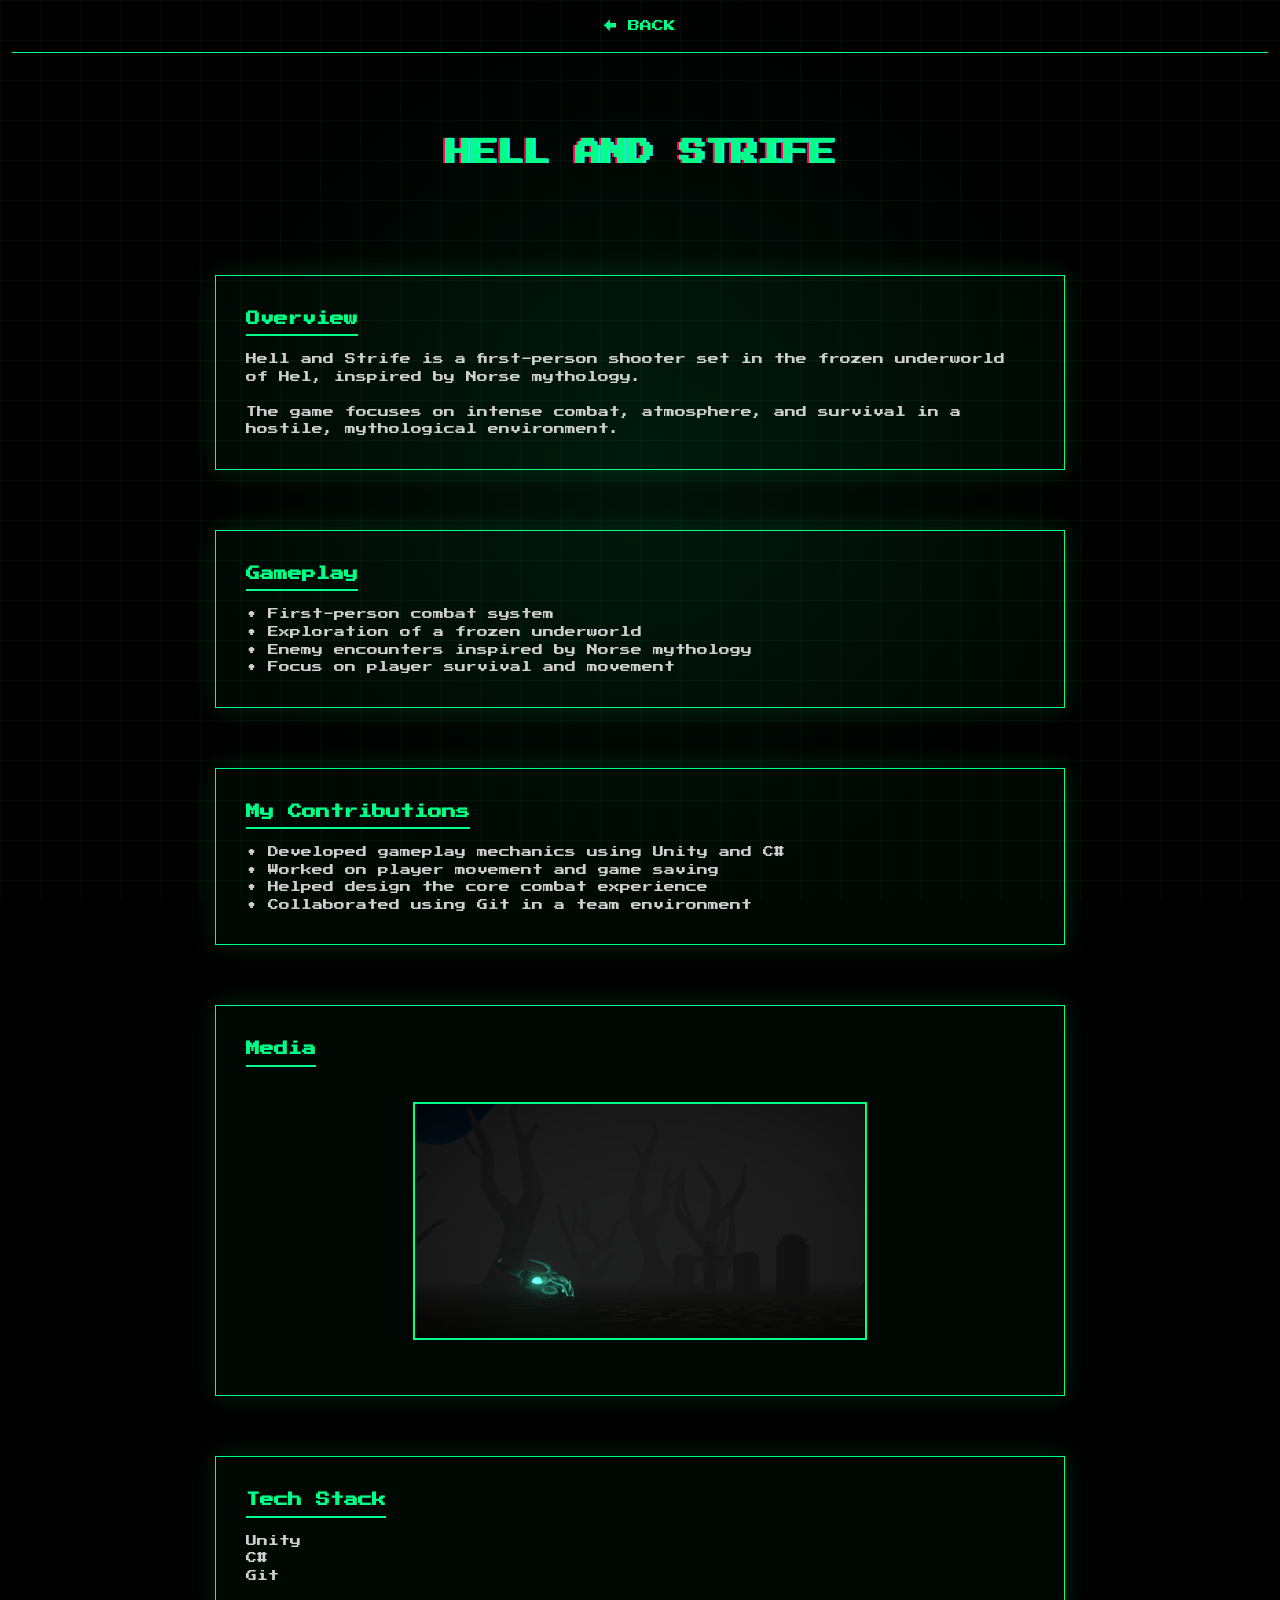
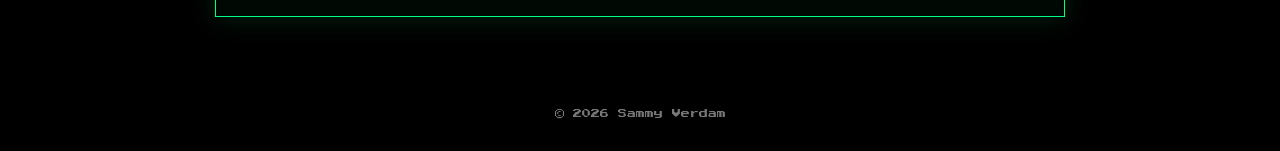
==== hell-and-strife.html @ 34312d05 "DetailedPagesProjects" ====
<!DOCTYPE html>
<html lang="en">
<head>
  <meta charset="UTF-8">
  <meta name="viewport" content="width=device-width, initial-scale=1">
  <title>Hell and Strife | Sammy Verdam</title>
  <link rel="stylesheet" href="style.css">
</head>

<body>

<nav>
  <button onclick="window.location.href='index.html'">← BACK</button>
</nav>

<header>
  <h1 class="glitch" data-text="HELL AND STRIFE">HELL AND STRIFE</h1>
</header>

<main>

  <section>
    <h2>Overview</h2>
    <p>
      Hell and Strife is a first-person shooter set in the frozen underworld of Hel,
      inspired by Norse mythology.
      <br><br>
      The game focuses on intense combat, atmosphere, and survival in a hostile,
      mythological environment.
    </p>
  </section>

  <section>
    <h2>Gameplay</h2>
    <p>
      • First-person combat system<br>
      • Exploration of a frozen underworld<br>
      • Enemy encounters inspired by Norse mythology<br>
      • Focus on player survival and movement
    </p>
  </section>

  <section>
    <h2>My Contributions</h2>
    <p>
      • Developed gameplay mechanics using Unity and C#<br>
      • Worked on player movement and game saving<br>
      • Helped design the core combat experience<br>
      • Collaborated using Git in a team environment
    </p>
  </section>

  <section>
    <h2>Media</h2>
    <div class="gif-container">
      <img src="Schermafbeelding 2026-03-04 111656.png" alt="Hell and Strife gameplay">
    </div>
  </section>

  <section>
    <h2>Tech Stack</h2>
    <p>
      Unity<br>
      C#<br>
      Git
    </p>
  </section>

</main>

<footer>© 2026 Sammy Verdam</footer>

</body>
</html>
---- style.css ----
@import url('https://fonts.googleapis.com/css2?family=Press+Start+2P&display=swap');

    :root {
      --green: #00ff88;
      --bg: #000;
      --glitch1: #ff0066;
      --glitch2: #00fff0;
    }

    * {
      box-sizing: border-box;
      margin: 0;
      padding: 0;
    }

    body {
      background: var(--bg);
      color: var(--green);
      font-family: 'Press Start 2P', monospace;
      line-height: 1.6;
      padding: 0 12px;
      overflow-x: hidden;
    }

    /* Animated Retro Grid Background */
body::after {
  content: "";
  position: fixed;
  inset: 0;
  z-index: -1;
  pointer-events: none;
  background:
    radial-gradient(circle at center, rgba(0,255,136,0.08) 0%, transparent 60%),
    linear-gradient(rgba(0,255,136,0.05) 1px, transparent 1px),
    linear-gradient(90deg, rgba(0,255,136,0.05) 1px, transparent 1px);
  background-size:
    100% 100%,
    40px 40px,
    40px 40px;
  animation: gridMove 20s linear infinite, glowPulse 6s ease-in-out infinite;
}

/* Moving Grid Animation */
@keyframes gridMove {
  0% {
    background-position:
      center,
      0 0,
      0 0;
  }
  100% {
    background-position:
      center,
      0 40px,
      40px 0;
  }
}

/* Subtle Neon Pulse */
@keyframes glowPulse {
  0%, 100% {
    filter: brightness(1);
  }
  50% {
    filter: brightness(1.25);
  }
}


    /* CRT overlay */
    body::before {
      content: "";
      position: fixed;
      inset: 0;
      background: repeating-linear-gradient(
        rgba(0,0,0,0) 0px,
        rgba(0,0,0,0) 1px,
        rgba(0,0,0,0.1) 2px
      );
      pointer-events: none;
      z-index: 999;
      mix-blend-mode: overlay;
      animation: flicker 0.1s infinite;
    }

    @keyframes flicker {
      0%, 100% { opacity: 0.98; }
      50% { opacity: 0.6; }
    }

    /* NAVBAR */
    nav {
      display: flex;
      justify-content: center;
      gap: 40px;
      padding: 20px 0;
      border-bottom: 1px solid var(--green);
      margin-bottom: 40px;
    }

    nav button {
      background: none;
      border: none;
      color: var(--green);
      font-family: inherit;
      font-size: 12px;
      cursor: pointer;
      transition: all 0.3s ease;
    }

    nav button:hover {
      color: var(--glitch1);
      text-shadow: 0 0 8px var(--glitch1);
    }

    header {
      text-align: center;
      padding: 40px 0;
    }

    .glitch {
      position: relative;
      display: inline-block;
      font-size: 26px;
      text-transform: uppercase;
    }

    .glitch::before,
    .glitch::after {
      content: attr(data-text);
      position: absolute;
      left: 0;
    }

    .glitch::before {
      text-shadow: -2px 0 var(--glitch1);
      animation: glitch 1s infinite alternate-reverse;
    }

    .glitch::after {
      text-shadow: 2px 0 var(--glitch2);
      animation: glitch 1s infinite alternate;
    }

    @keyframes glitch {
      0% { clip-path: inset(0 0 90% 0); }
      50% { clip-path: inset(40% 0 20% 0); }
      100% { clip-path: inset(0 0 0 0); }
    }

    main {
      max-width: 850px;
      margin: auto;
    }

    section {
      margin: 60px 0;
      padding: 30px;
      border: 1px solid var(--green);
      background: rgba(0,255,136,0.03);
      box-shadow: 0 0 25px rgba(0,255,136,0.15);
      transition: transform 0.3s ease, box-shadow 0.3s ease;
    }

    section:hover {
      transform: translateY(-4px);
      box-shadow: 0 0 40px rgba(0,255,136,0.3);
    }

    h2 {
      font-size: 14px;
      margin-bottom: 15px;
      border-bottom: 2px solid var(--green);
      display: inline-block;
      padding-bottom: 4px;
    }

    p, li {
      font-size: 11px;
      color: #cfcfcf;
    }

    /* SPECIALTIES */
    .specialties {
      display: flex;
      justify-content: center;
      gap: 60px;
      flex-wrap: wrap;
      margin-top: 20px;
    }

    .skill {
      text-align: center;
      transition: transform 0.3s ease;
    }

    .skill img {
      width: 80px;
      height: 80px;
      margin-bottom: 15px;
      filter: grayscale(100%) brightness(1.2);
      transition: filter 0.3s ease, transform 0.3s ease;
    }

    .skill:hover img {
      filter: grayscale(0%) brightness(1.5);
      transform: scale(1.1);
    }

    .skill:hover {
      transform: translateY(-5px);
      text-shadow: 0 0 12px var(--green);
    }

    .gif-container {
      text-align: center;
      margin: 20px 0;
    }

    .gif-container img {
      max-width: 100%;
      border: 2px solid var(--green);
    }

    ul {
      list-style: none;
      margin-top: 10px;
    }

    li {
      margin: 8px 0;
    }

    a {
      color: var(--green);
      text-decoration: none;
    }

    a:hover {
      color: var(--glitch1);
    }

    footer {
      text-align: center;
      padding: 30px 0;
      font-size: 9px;
      color: #777;
    }

    /* Tabs */
    .tab {
      display: none;
      animation: fade 0.5s ease forwards;
    }

    .tab.active {
      display: block;
    }

    @keyframes fade {
      from { opacity: 0; }
      to { opacity: 1; }
    }

    /* ================= LOADER ================= */

#loader {
  position: fixed;
  inset: 0;
  background: #000;
  display: flex;
  justify-content: center;
  align-items: center;
  z-index: 5000;
  flex-direction: column;
}

.loader-text {
  font-size: 18px;
  margin-bottom: 30px;
  animation: pulse 1.5s infinite ease-in-out;
}

@keyframes pulse {
  0%, 100% { opacity: 0.6; }
  50% { opacity: 1; }
}

.progress-bar {
  width: 300px;
  height: 10px;
  border: 2px solid var(--green);
  overflow: hidden;
}

#progressFill {
  height: 100%;
  width: 0%;
  background: var(--green);
  box-shadow: 0 0 10px var(--green);
  transition: width 0.2s ease;
}

body.loading nav,
body.loading header,
body.loading main,
body.loading footer {
  visibility: hidden;
}

a {
  text-decoration: none;
  color: inherit;
  display: block;
}
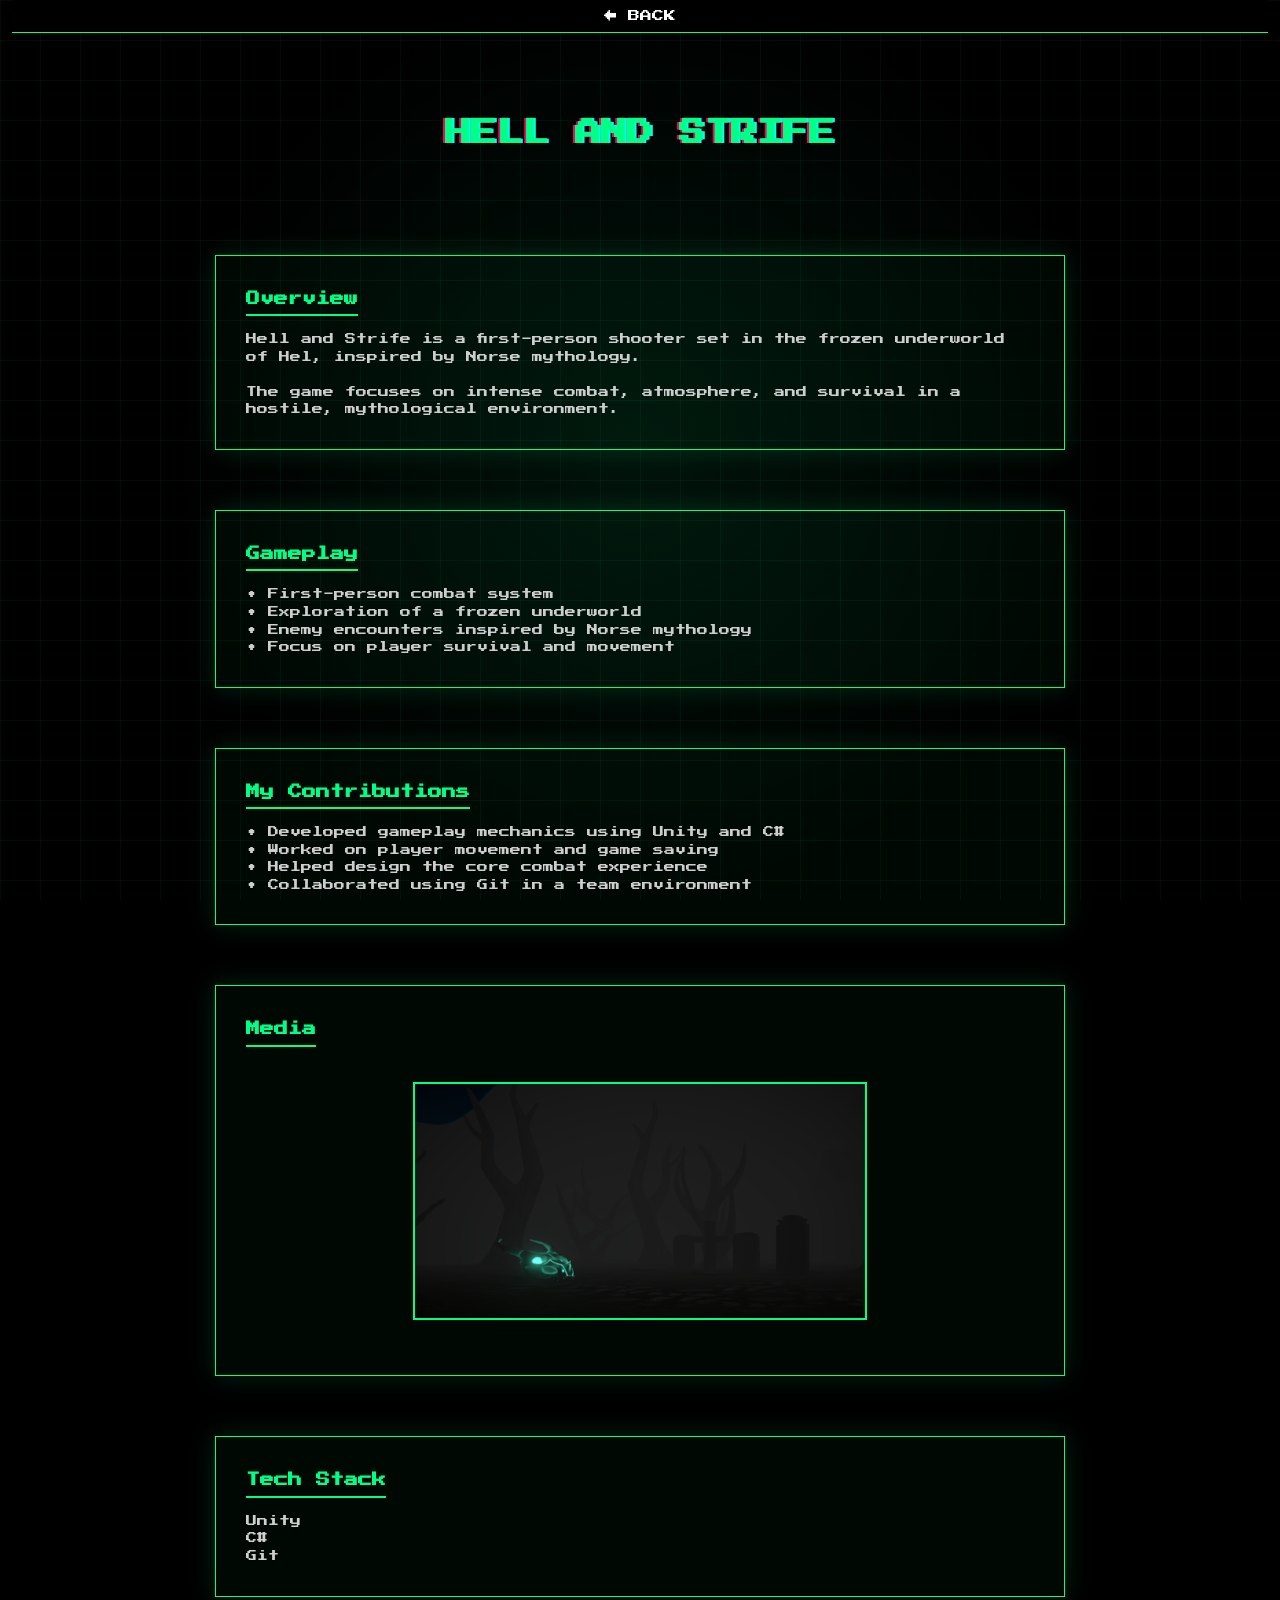
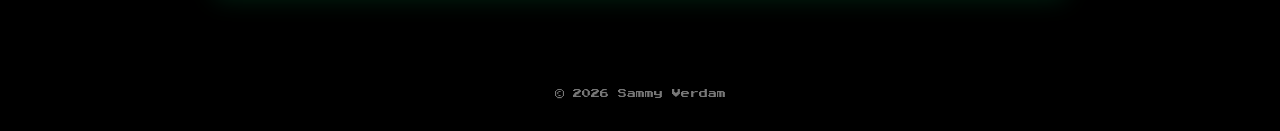
==== commit dafeef3b: "HomeScreen + QOLChanges So i added a homescreen so ou can instantly see who i am and what i do with " ====
--- a/hell-and-strife.html
+++ b/hell-and-strife.html
@@ -10,8 +10,19 @@
 <body>
 
 <nav>
-  <button onclick="window.location.href='index.html'">← BACK</button>
+  <button onclick="goBack()" style="background: none; border: none; cursor: pointer; color: white;">← BACK</button>
 </nav>
+<script>
+function goBack() {
+  const returnTo = sessionStorage.getItem('returnTo');
+  
+  if (returnTo === 'portfolio') {
+    window.location.href = 'portfolio.html?tab=projects';
+  } else {
+    window.location.href = 'index.html';
+  }
+}
+</script>
 
 <header>
   <h1 class="glitch" data-text="HELL AND STRIFE">HELL AND STRIFE</h1>
--- a/style.css
+++ b/style.css
@@ -315,6 +315,16 @@
   display: block;
 }
 
+nav {
+  position: sticky;
+  top: 0;
+  z-index: 1000;
+  background: black; /* match your theme */
+  padding: 10px 0;
+}
+
+
+
 
 
   
